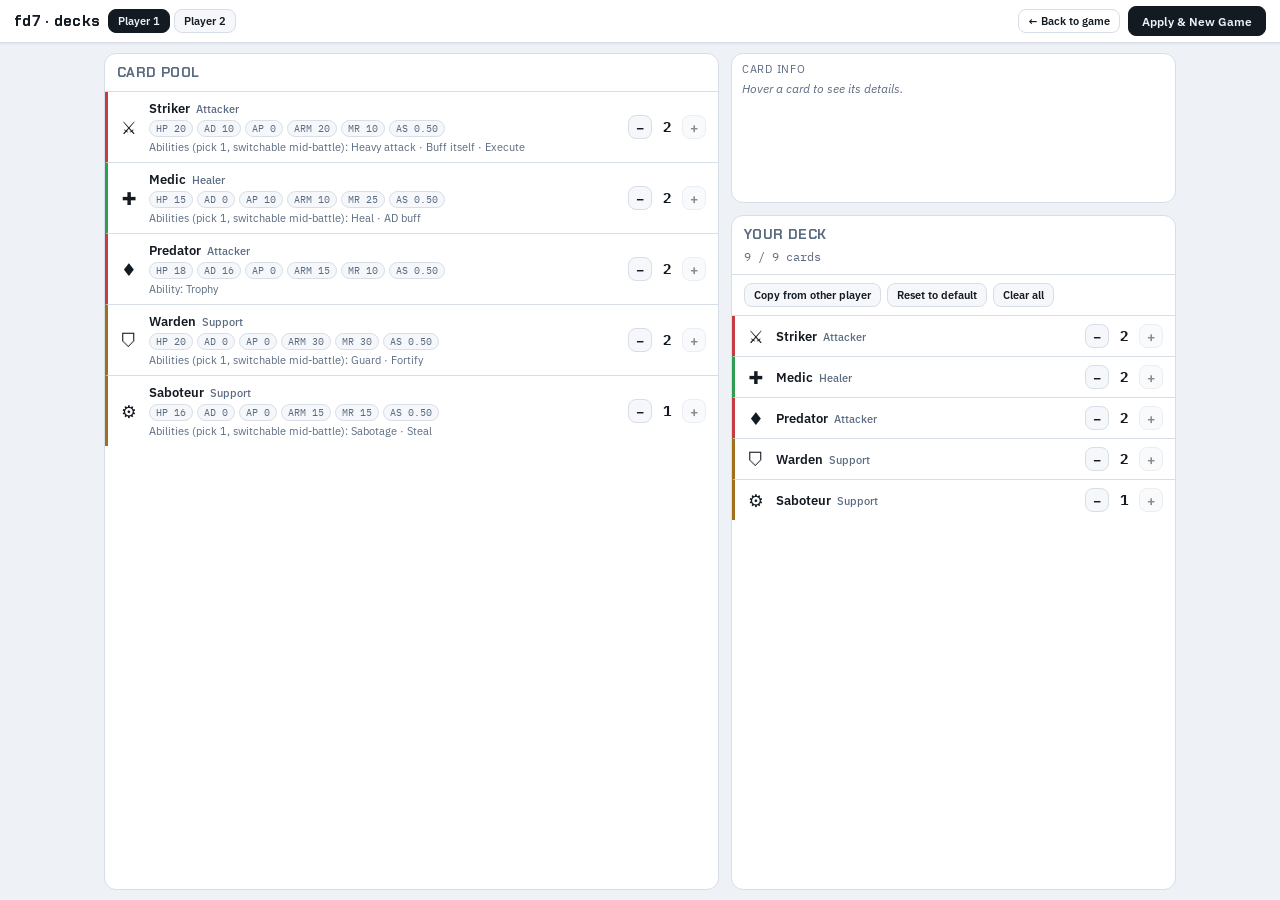
==== decks.html @ 99abc516 "Switch abilities mid-battle while paused; switching resets the charge While the battle is paused on " ====
<!DOCTYPE html>
<html lang="en">
<head>
<meta charset="UTF-8">
<meta name="viewport" content="width=device-width, initial-scale=1.0">
<title>Deck Builder · fd7</title>
<link rel="preconnect" href="https://fonts.gstatic.com" crossorigin>
<link rel="stylesheet" href="https://fonts.googleapis.com/css2?family=Chakra+Petch:wght@500;600;700&family=IBM+Plex+Sans:wght@400;500;600&family=IBM+Plex+Mono:wght@400;500;600&display=swap">
<link rel="stylesheet" href="shared.css">
<style>
  .deck-tabs{ display:flex; gap:4px; }
  .deck-tab.active{ background:var(--text); color:var(--bg); border-color:var(--text); }

  .builder{ flex:1 1 auto; min-height:0; max-width:1100px; width:100%; margin:0 auto; padding:10px 14px; display:flex; gap:12px; }
  .pane{ background:var(--panel); border:1px solid var(--line); border-radius:12px; display:flex; flex-direction:column; min-height:0; overflow:hidden; }
  .pool-pane{ flex:1 1 58%; }
  .side-col{ flex:1 1 42%; display:flex; flex-direction:column; gap:12px; min-height:0; }
  .side-col .inspector{ height:150px; overflow-y:auto; }   /* fixed so hovering doesn't shift the deck list */
  .deck-pane{ flex:1 1 auto; }
  .pane-head{ padding:10px 12px; border-bottom:1px solid var(--line); display:flex; flex-direction:column; gap:6px; }
  .pane-title{ font-family:'Chakra Petch',sans-serif; font-weight:700; font-size:.85rem; letter-spacing:.03em; text-transform:uppercase; color:var(--text-dim); }
  .deck-summary{ font-size:.72rem; color:var(--text-dim); }
  .deck-summary.warn{ color:var(--danger); }
  .pane-list{ flex:1 1 auto; min-height:0; overflow-y:auto; }
  .deck-actions{ display:flex; gap:6px; flex-wrap:wrap; padding:8px 12px; border-bottom:1px solid var(--line); }
  .empty-msg{ font-size:.75rem; color:var(--text-dim); font-style:italic; padding:20px 14px; text-align:center; }

  .row-card{ display:flex; align-items:center; gap:8px; padding:8px 12px 8px 9px; border-top:1px solid var(--line); border-left:3px solid var(--role); }
  .row-card:first-child{ border-top:none; }
  .row-card.r-attacker{ --role:var(--danger); }
  .row-card.r-healer{ --role:var(--heal); }
  .row-card.r-support{ --role:var(--support); }
  .row-card .icon{ width:24px; text-align:center; font-size:1.1rem; }
  .row-card .info{ flex:1 1 auto; min-width:0; display:flex; flex-direction:column; gap:3px; }
  .row-card .name{ font-weight:600; font-size:.82rem; }
  .row-card .name small{ font-weight:500; color:var(--text-dim); margin-left:6px; font-size:.68rem; }
  .row-card .pills{ display:flex; gap:4px; flex-wrap:wrap; }
  .row-card .fx{ font-size:.7rem; color:var(--text-dim); }
  .stepper{ display:flex; align-items:center; gap:2px; }
  .stepper button{ width:24px; height:24px; padding:0; justify-content:center; font-size:.9rem; }
  .stepper b{ width:26px; text-align:center; font-size:.85rem; }

  @media (max-width:820px){
    body{ height:auto; }
    .builder{ flex-direction:column; }
    .pane{ max-height:70vh; }
  }
</style>
</head>
<body>

<header class="topbar">
  <div class="topbar-inner">
    <div class="brand">fd7 · decks</div>
    <div class="deck-tabs" role="tablist">
      <button class="btn small deck-tab" id="deckTab0" role="tab">Player 1</button>
      <button class="btn small deck-tab" id="deckTab1" role="tab">Player 2</button>
    </div>
    <span class="spacer"></span>
    <a class="btn ghost small" href="index.html">← Back to game</a>
    <button class="btn primary" id="deckApply">Apply &amp; New Game</button>
  </div>
</header>

<main class="builder">
  <section class="pane pool-pane">
    <div class="pane-head"><div class="pane-title">Card pool</div></div>
    <div class="pane-list" id="poolList"></div>
  </section>

  <div class="side-col">
    <div class="inspector" id="inspector">
      <div class="inspector-head">Card Info</div>
      <div id="inspectorBody"><div class="inspector-empty">Hover a card to see its details.</div></div>
    </div>
    <section class="pane deck-pane">
      <div class="pane-head">
        <div class="pane-title">Your deck</div>
        <div class="deck-summary mono" id="deckSummary"></div>
      </div>
      <div class="deck-actions">
        <button class="btn small" id="deckCopy">Copy from other player</button>
        <button class="btn small" id="deckDefault">Reset to default</button>
        <button class="btn small" id="deckClear">Clear all</button>
      </div>
      <div class="pane-list" id="deckList"></div>
    </section>
  </div>
</main>

<script src="shared.js"></script>
<script>
(function(){
  var recipes = loadDeckRecipes();
  var side = 0;

  function inspect(key){
    document.getElementById('inspector').className = 'inspector r-' + CARD_DEFS[key].role;
    document.getElementById('inspectorBody').innerHTML = cardInfoHtml(CARD_DEFS[key]);
  }
  function change(key, delta){
    var r = recipes[side];
    if (delta > 0 && deckTotal(r) >= DECK_SIZE) return;
    r[key] = Math.max(0, Math.min(MAX_COPIES, r[key] + delta));
    render();
  }

  function cardRow(key, withDetails){
    var card = CARD_DEFS[key], qty = recipes[side][key];
    var row = el('div', 'row-card r-' + card.role, {});
    row.innerHTML =
      '<div class="icon">' + card.icon + '</div>' +
      '<div class="info"><div class="name">' + card.name + '<small>' + roleLabel(card) + '</small></div>' +
      (withDetails
        ? '<div class="pills">' + statList(card).map(function(t){ return '<span class="stat-pill mono">' + t + '</span>'; }).join('') + '</div>' +
          '<div class="fx">' + (card.abilities.length > 1 ? 'Abilities (pick 1, switchable mid-battle): ' : 'Ability: ') +
            card.abilities.map(function(ab){ return ab.name; }).join(' · ') + '</div>'
        : '') +
      '</div>' +
      '<div class="stepper"><button class="btn" type="button" aria-label="Remove one ' + card.name + '">−</button>' +
      '<b class="mono">' + qty + '</b><button class="btn" type="button" aria-label="Add one ' + card.name + '">+</button></div>';
    var btns = row.querySelectorAll('button');
    btns[0].disabled = qty <= 0;
    btns[1].disabled = qty >= MAX_COPIES || deckTotal(recipes[side]) >= DECK_SIZE;
    btns[0].addEventListener('click', function(){ change(key, -1); });
    btns[1].addEventListener('click', function(){ change(key, 1); });
    row.addEventListener('mouseenter', function(){ inspect(key); });
    row.addEventListener('focusin', function(){ inspect(key); });
    return row;
  }

  function render(){
    [0, 1].forEach(function(i){ document.getElementById('deckTab' + i).className = 'btn small deck-tab' + (i === side ? ' active' : ''); });
    var pool = document.getElementById('poolList');
    pool.innerHTML = '';
    Object.keys(CARD_DEFS).forEach(function(key){ pool.appendChild(cardRow(key, true)); });

    var recipe = recipes[side], total = deckTotal(recipe);
    var summary = document.getElementById('deckSummary');
    summary.textContent = total + ' / ' + DECK_SIZE + ' cards' + (total < DECK_SIZE ? ' · add ' + (DECK_SIZE - total) + ' more' : '');
    summary.className = 'deck-summary mono' + (total !== DECK_SIZE ? ' warn' : '');
    var list = document.getElementById('deckList');
    list.innerHTML = '';
    var keys = Object.keys(CARD_DEFS).filter(function(k){ return recipe[k] > 0; });
    if (!keys.length) list.appendChild(el('div', 'empty-msg', {})).textContent = 'Your deck is empty — add cards from the pool.';
    keys.forEach(function(key){ list.appendChild(cardRow(key, false)); });
  }

  document.getElementById('deckTab0').addEventListener('click', function(){ side = 0; render(); });
  document.getElementById('deckTab1').addEventListener('click', function(){ side = 1; render(); });
  document.getElementById('deckCopy').addEventListener('click', function(){ recipes[side] = JSON.parse(JSON.stringify(recipes[1 - side])); render(); });
  document.getElementById('deckDefault').addEventListener('click', function(){ recipes[side] = defaultRecipe(); render(); });
  document.getElementById('deckClear').addEventListener('click', function(){ recipes[side] = emptyRecipe(); render(); });
  document.getElementById('deckApply').addEventListener('click', function(){
    if (recipes.some(function(r){ return deckTotal(r) !== DECK_SIZE; })){
      alert('Each deck must be exactly ' + DECK_SIZE + ' cards.');
      return;
    }
    saveDeckRecipes(recipes);
    window.location.href = 'index.html';
  });

  render();
})();
</script>
</body>
</html>
---- shared.css ----
/* Shared design tokens + base styles for fd7 pages (index.html, decks.html). */
:root{
  --bg:#eef1f5; --panel:#ffffff; --panel-2:#f5f7fa; --line:#d7dee7;
  --text:#141a22; --text-dim:#5b6b80;
  --p1:#0e8f88; --p1-bg:#e3f7f5;
  --p2:#c1690a; --p2-bg:#fdf0e2;
  --danger:#c53c42; --heal:#2f9e52; --support:#a0701c;
  --shadow:0 1px 2px rgba(20,26,34,.07);
  color-scheme: light dark;
}
@media (prefers-color-scheme: dark){
  :root:not([data-theme="light"]){
    --bg:#0b0f14; --panel:#121821; --panel-2:#1a2230; --line:#2a3446;
    --text:#e8edf4; --text-dim:#8fa0b8;
    --p1:#4fd1c5; --p1-bg:#12302e;
    --p2:#f0a35a; --p2-bg:#3a2716;
    --danger:#ff7373; --heal:#7ee08a; --support:#e0b964;
    --shadow:0 1px 3px rgba(0,0,0,.45);
  }
}
:root[data-theme="dark"]{
  --bg:#0b0f14; --panel:#121821; --panel-2:#1a2230; --line:#2a3446;
  --text:#e8edf4; --text-dim:#8fa0b8;
  --p1:#4fd1c5; --p1-bg:#12302e;
  --p2:#f0a35a; --p2-bg:#3a2716;
  --danger:#ff7373; --heal:#7ee08a; --support:#e0b964;
  --shadow:0 1px 3px rgba(0,0,0,.45);
}

*{ box-sizing:border-box; }
html,body{ margin:0; padding:0; height:100%; }
body{
  background:var(--bg); color:var(--text);
  font-family:'IBM Plex Sans', system-ui, sans-serif;
  display:flex; flex-direction:column;
}
.mono{ font-family:'IBM Plex Mono', ui-monospace, monospace; }

button{ font-family:inherit; }
button:focus-visible, [tabindex]:focus-visible{ outline:2px solid var(--p1); outline-offset:2px; }

/* ---------- Topbar ---------- */
.topbar{ flex:0 0 auto; background:var(--panel); border-bottom:1px solid var(--line); padding:6px 14px; box-shadow:var(--shadow); }
.topbar-inner{ max-width:1300px; margin:0 auto; display:flex; align-items:center; gap:8px; flex-wrap:wrap; }
.brand{ font-family:'Chakra Petch',sans-serif; font-weight:700; font-size:.95rem; letter-spacing:.02em; white-space:nowrap; }
.pill{ border:1px solid var(--line); border-radius:999px; padding:2px 9px; background:var(--panel-2); white-space:nowrap; font-size:.74rem; }
.spacer{ flex:1 1 auto; }
.btn{
  font-weight:600; font-size:.78rem; padding:6px 13px; border-radius:8px;
  border:1px solid var(--line); background:var(--panel-2); color:var(--text); cursor:pointer;
  text-decoration:none; display:inline-flex; align-items:center;
}
.btn:hover:not(:disabled){ border-color:var(--p1); }
.btn:disabled{ opacity:.5; cursor:default; }
.btn.primary{ background:var(--text); color:var(--bg); border-color:var(--text); }
.btn.ghost{ background:transparent; }
.btn.small{ padding:4px 9px; font-size:.68rem; }

/* ---------- Card inspector ---------- */
.inspector{
  flex:0 0 auto; background:var(--panel); border:1px solid var(--line); border-radius:12px;
  padding:8px 10px; display:flex; flex-direction:column; gap:5px; font-size:.74rem;
}
.inspector-head{ font-size:.66rem; text-transform:uppercase; letter-spacing:.07em; color:var(--text-dim); }
.inspector-empty{ color:var(--text-dim); font-size:.72rem; font-style:italic; }
.inspector-title{ display:flex; align-items:center; gap:8px; }
.inspector-icon{ font-size:1.4rem; line-height:1; width:1.6rem; text-align:center; }
.inspector-name{ font-family:'Chakra Petch',sans-serif; font-weight:700; font-size:.95rem; line-height:1.1; }
.inspector-role{ font-size:.62rem; text-transform:uppercase; letter-spacing:.08em; color:var(--text-dim); }
.inspector.r-attacker .inspector-role{ color:var(--danger); }
.inspector.r-healer .inspector-role{ color:var(--heal); }
.inspector.r-support .inspector-role{ color:var(--support); }
.inspector-stats{ display:flex; flex-wrap:wrap; gap:4px; }
.stat-pill{ font-size:.64rem; padding:1px 6px; border-radius:999px; background:var(--panel-2); border:1px solid var(--line); color:var(--text-dim); white-space:nowrap; }
.inspector-effect{ line-height:1.35; }
.pos-list{ display:flex; flex-direction:column; gap:4px; }
.pos-item{ display:flex; gap:6px; line-height:1.3; font-size:.7rem; color:var(--text-dim); padding:3px 5px; border-radius:6px; }
.pos-item b{ color:var(--text); }
.pos-item.active{ background:var(--panel-2); color:var(--text); outline:1px solid var(--line); }
.pos-item.pickable{ cursor:pointer; }
.pos-item.pickable:hover{ background:var(--panel-2); }
.pos-item.active{ outline:2px solid var(--text); }
.inspector-live{ border-top:1px dashed var(--line); padding-top:5px; color:var(--text-dim); font-size:.68rem; line-height:1.35; }

[hidden]{ display:none !important; }
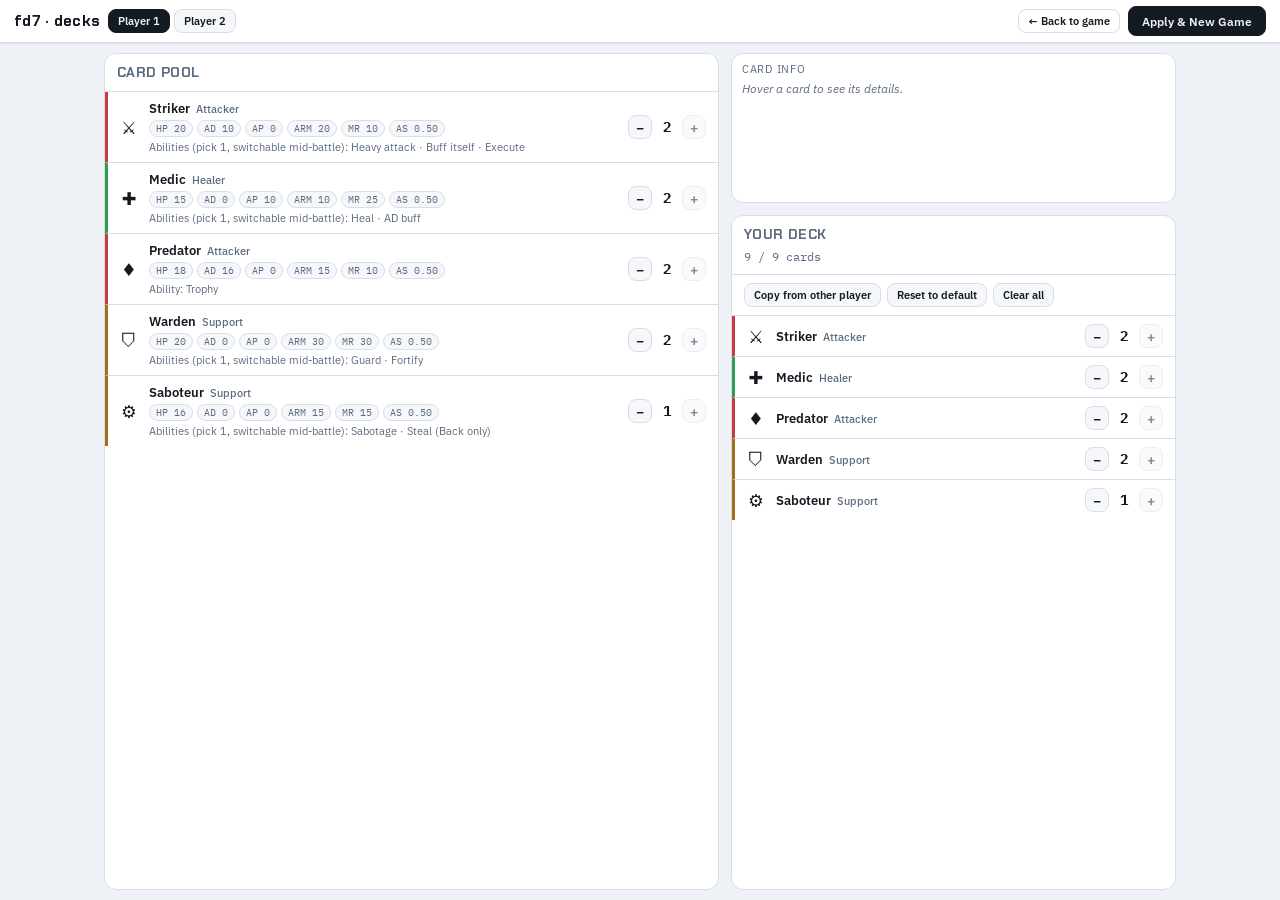
==== commit 90642b13: "Saboteur: Steal can only be used from the back slot Abilities can now be limited to board slots (`sl" ====
--- a/decks.html
+++ b/decks.html
@@ -114,7 +114,7 @@
       (withDetails
         ? '<div class="pills">' + statList(card).map(function(t){ return '<span class="stat-pill mono">' + t + '</span>'; }).join('') + '</div>' +
           '<div class="fx">' + (card.abilities.length > 1 ? 'Abilities (pick 1, switchable mid-battle): ' : 'Ability: ') +
-            card.abilities.map(function(ab){ return ab.name; }).join(' · ') + '</div>'
+            card.abilities.map(function(ab){ return ab.name + (ab.slots ? ' (' + slotRestriction(ab) + ')' : ''); }).join(' · ') + '</div>'
         : '') +
       '</div>' +
       '<div class="stepper"><button class="btn" type="button" aria-label="Remove one ' + card.name + '">−</button>' +
--- a/shared.css
+++ b/shared.css
@@ -80,6 +80,9 @@
 .pos-item.pickable{ cursor:pointer; }
 .pos-item.pickable:hover{ background:var(--panel-2); }
 .pos-item.active{ outline:2px solid var(--text); }
+.pos-item.unavailable{ opacity:.45; }
+.pos-limit{ font-size:.58rem; font-weight:700; letter-spacing:.04em; text-transform:uppercase; border:1px solid var(--line);
+  border-radius:999px; padding:0 5px; white-space:nowrap; }
 .inspector-live{ border-top:1px dashed var(--line); padding-top:5px; color:var(--text-dim); font-size:.68rem; line-height:1.35; }
 
 [hidden]{ display:none !important; }
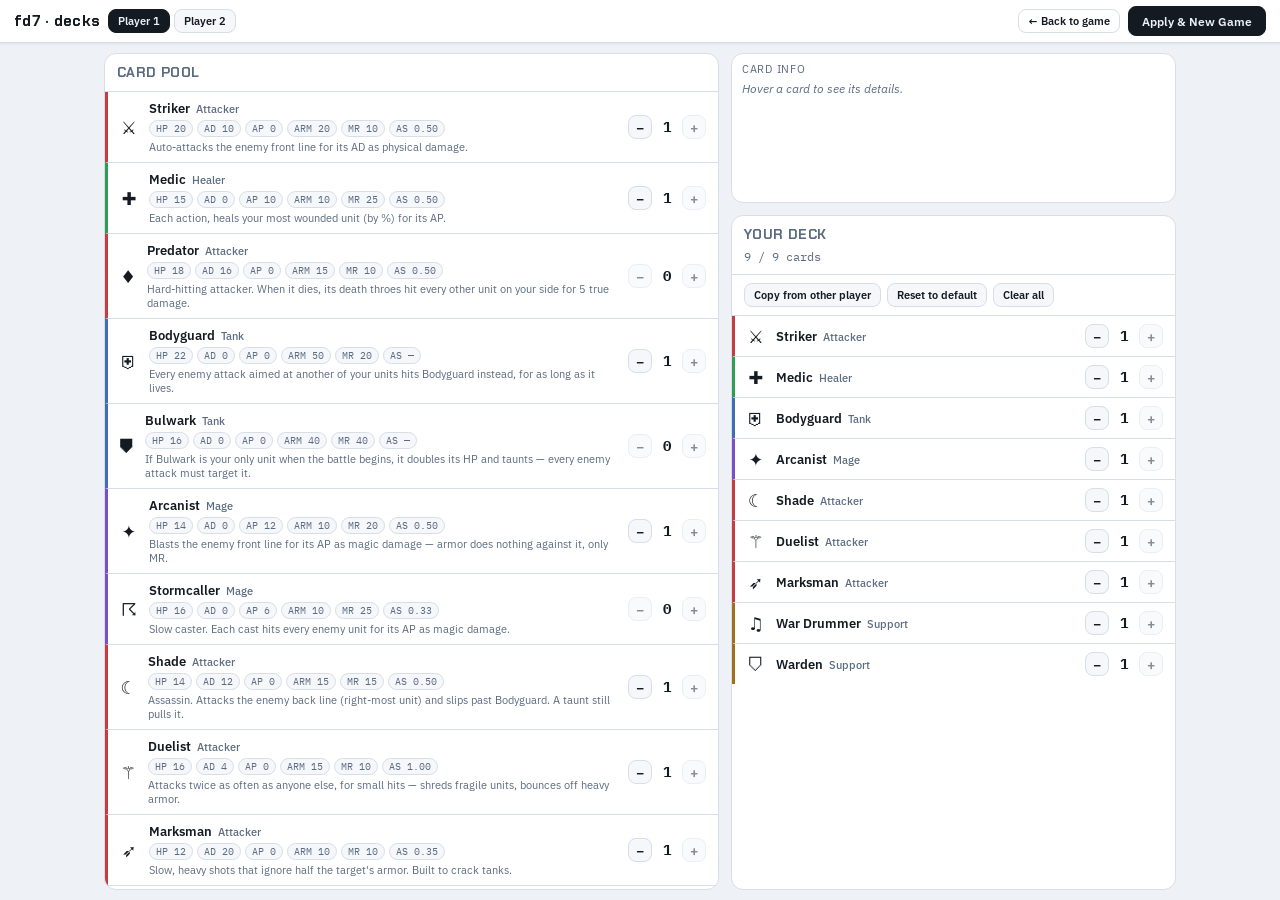
==== commit 9c38cc20: "Revert to before positional abilities Restores the code from 9034941 ("BEFORE ADDING POSITIONAL ABIL" ====
--- a/decks.html
+++ b/decks.html
@@ -29,6 +29,8 @@
   .row-card:first-child{ border-top:none; }
   .row-card.r-attacker{ --role:var(--danger); }
   .row-card.r-healer{ --role:var(--heal); }
+  .row-card.r-tank{ --role:var(--tank); }
+  .row-card.r-mage{ --role:var(--magic); }
   .row-card.r-support{ --role:var(--support); }
   .row-card .icon{ width:24px; text-align:center; font-size:1.1rem; }
   .row-card .info{ flex:1 1 auto; min-width:0; display:flex; flex-direction:column; gap:3px; }
@@ -113,8 +115,7 @@
       '<div class="info"><div class="name">' + card.name + '<small>' + roleLabel(card) + '</small></div>' +
       (withDetails
         ? '<div class="pills">' + statList(card).map(function(t){ return '<span class="stat-pill mono">' + t + '</span>'; }).join('') + '</div>' +
-          '<div class="fx">' + (card.abilities.length > 1 ? 'Abilities (pick 1, switchable mid-battle): ' : 'Ability: ') +
-            card.abilities.map(function(ab){ return ab.name + (ab.slots ? ' (' + slotRestriction(ab) + ')' : ''); }).join(' · ') + '</div>'
+          '<div class="fx">' + card.effect + '</div>'
         : '') +
       '</div>' +
       '<div class="stepper"><button class="btn" type="button" aria-label="Remove one ' + card.name + '">−</button>' +
--- a/shared.css
+++ b/shared.css
@@ -4,7 +4,7 @@
   --text:#141a22; --text-dim:#5b6b80;
   --p1:#0e8f88; --p1-bg:#e3f7f5;
   --p2:#c1690a; --p2-bg:#fdf0e2;
-  --danger:#c53c42; --heal:#2f9e52; --support:#a0701c;
+  --danger:#c53c42; --heal:#2f9e52; --tank:#3f6fb0; --magic:#7c4fc4; --support:#a0701c;
   --shadow:0 1px 2px rgba(20,26,34,.07);
   color-scheme: light dark;
 }
@@ -14,7 +14,7 @@
     --text:#e8edf4; --text-dim:#8fa0b8;
     --p1:#4fd1c5; --p1-bg:#12302e;
     --p2:#f0a35a; --p2-bg:#3a2716;
-    --danger:#ff7373; --heal:#7ee08a; --support:#e0b964;
+    --danger:#ff7373; --heal:#7ee08a; --tank:#7fb0ff; --magic:#c79bfa; --support:#e0b964;
     --shadow:0 1px 3px rgba(0,0,0,.45);
   }
 }
@@ -23,7 +23,7 @@
   --text:#e8edf4; --text-dim:#8fa0b8;
   --p1:#4fd1c5; --p1-bg:#12302e;
   --p2:#f0a35a; --p2-bg:#3a2716;
-  --danger:#ff7373; --heal:#7ee08a; --support:#e0b964;
+  --danger:#ff7373; --heal:#7ee08a; --tank:#7fb0ff; --magic:#c79bfa; --support:#e0b964;
   --shadow:0 1px 3px rgba(0,0,0,.45);
 }
 
@@ -69,20 +69,12 @@
 .inspector-role{ font-size:.62rem; text-transform:uppercase; letter-spacing:.08em; color:var(--text-dim); }
 .inspector.r-attacker .inspector-role{ color:var(--danger); }
 .inspector.r-healer .inspector-role{ color:var(--heal); }
+.inspector.r-tank .inspector-role{ color:var(--tank); }
+.inspector.r-mage .inspector-role{ color:var(--magic); }
 .inspector.r-support .inspector-role{ color:var(--support); }
 .inspector-stats{ display:flex; flex-wrap:wrap; gap:4px; }
 .stat-pill{ font-size:.64rem; padding:1px 6px; border-radius:999px; background:var(--panel-2); border:1px solid var(--line); color:var(--text-dim); white-space:nowrap; }
 .inspector-effect{ line-height:1.35; }
-.pos-list{ display:flex; flex-direction:column; gap:4px; }
-.pos-item{ display:flex; gap:6px; line-height:1.3; font-size:.7rem; color:var(--text-dim); padding:3px 5px; border-radius:6px; }
-.pos-item b{ color:var(--text); }
-.pos-item.active{ background:var(--panel-2); color:var(--text); outline:1px solid var(--line); }
-.pos-item.pickable{ cursor:pointer; }
-.pos-item.pickable:hover{ background:var(--panel-2); }
-.pos-item.active{ outline:2px solid var(--text); }
-.pos-item.unavailable{ opacity:.45; }
-.pos-limit{ font-size:.58rem; font-weight:700; letter-spacing:.04em; text-transform:uppercase; border:1px solid var(--line);
-  border-radius:999px; padding:0 5px; white-space:nowrap; }
 .inspector-live{ border-top:1px dashed var(--line); padding-top:5px; color:var(--text-dim); font-size:.68rem; line-height:1.35; }
 
 [hidden]{ display:none !important; }
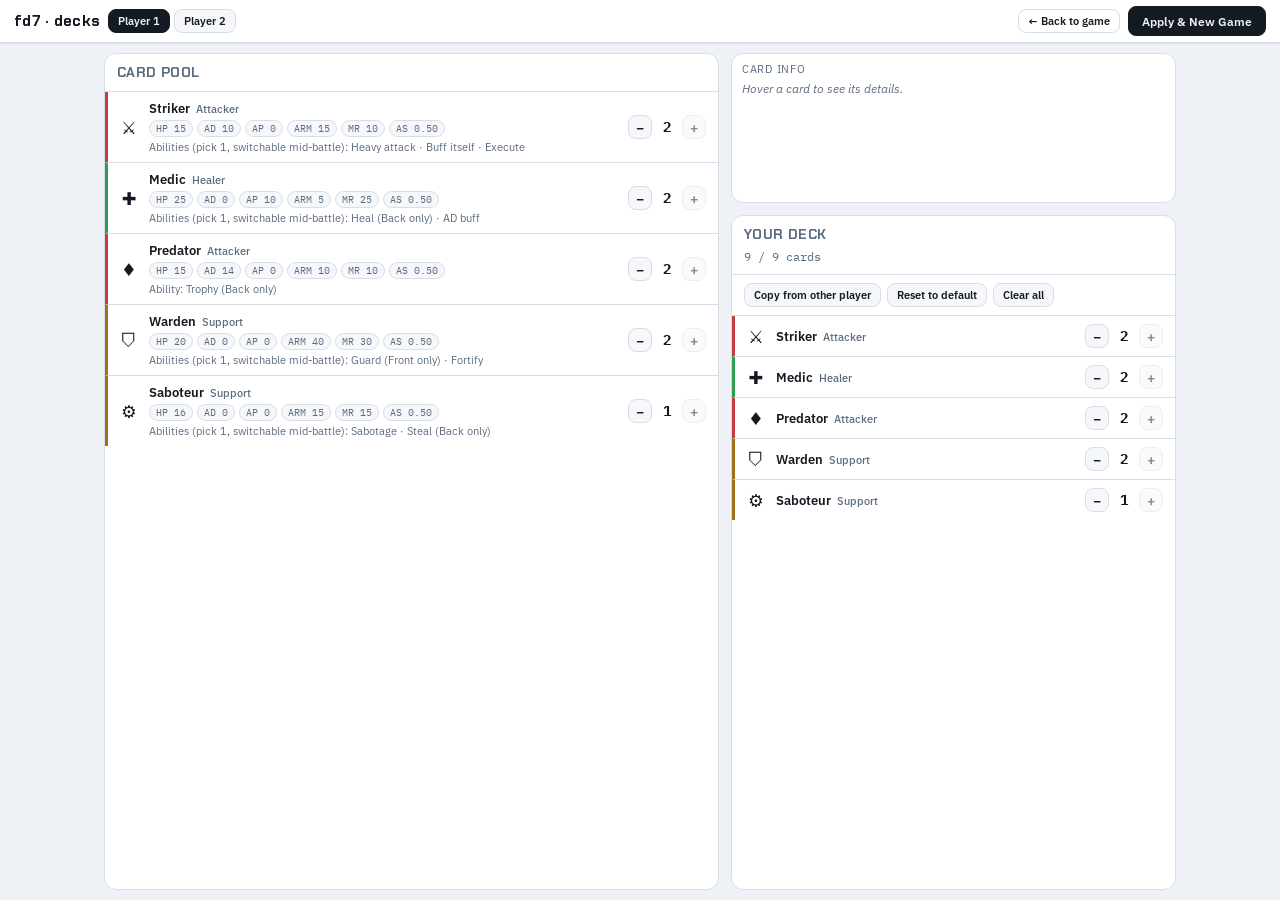
==== commit fdfed592: "Restore positional abilities on main Undoes 9c38cc2 ("Revert to before positional abilities"), bring" ====
--- a/decks.html
+++ b/decks.html
@@ -29,8 +29,6 @@
   .row-card:first-child{ border-top:none; }
   .row-card.r-attacker{ --role:var(--danger); }
   .row-card.r-healer{ --role:var(--heal); }
-  .row-card.r-tank{ --role:var(--tank); }
-  .row-card.r-mage{ --role:var(--magic); }
   .row-card.r-support{ --role:var(--support); }
   .row-card .icon{ width:24px; text-align:center; font-size:1.1rem; }
   .row-card .info{ flex:1 1 auto; min-width:0; display:flex; flex-direction:column; gap:3px; }
@@ -115,7 +113,8 @@
       '<div class="info"><div class="name">' + card.name + '<small>' + roleLabel(card) + '</small></div>' +
       (withDetails
         ? '<div class="pills">' + statList(card).map(function(t){ return '<span class="stat-pill mono">' + t + '</span>'; }).join('') + '</div>' +
-          '<div class="fx">' + card.effect + '</div>'
+          '<div class="fx">' + (card.abilities.length > 1 ? 'Abilities (pick 1, switchable mid-battle): ' : 'Ability: ') +
+            card.abilities.map(function(ab){ return ab.name + (ab.slots ? ' (' + slotRestriction(ab) + ')' : ''); }).join(' · ') + '</div>'
         : '') +
       '</div>' +
       '<div class="stepper"><button class="btn" type="button" aria-label="Remove one ' + card.name + '">−</button>' +
--- a/shared.css
+++ b/shared.css
@@ -4,7 +4,7 @@
   --text:#141a22; --text-dim:#5b6b80;
   --p1:#0e8f88; --p1-bg:#e3f7f5;
   --p2:#c1690a; --p2-bg:#fdf0e2;
-  --danger:#c53c42; --heal:#2f9e52; --tank:#3f6fb0; --magic:#7c4fc4; --support:#a0701c;
+  --danger:#c53c42; --heal:#2f9e52; --support:#a0701c;
   --shadow:0 1px 2px rgba(20,26,34,.07);
   color-scheme: light dark;
 }
@@ -14,7 +14,7 @@
     --text:#e8edf4; --text-dim:#8fa0b8;
     --p1:#4fd1c5; --p1-bg:#12302e;
     --p2:#f0a35a; --p2-bg:#3a2716;
-    --danger:#ff7373; --heal:#7ee08a; --tank:#7fb0ff; --magic:#c79bfa; --support:#e0b964;
+    --danger:#ff7373; --heal:#7ee08a; --support:#e0b964;
     --shadow:0 1px 3px rgba(0,0,0,.45);
   }
 }
@@ -23,7 +23,7 @@
   --text:#e8edf4; --text-dim:#8fa0b8;
   --p1:#4fd1c5; --p1-bg:#12302e;
   --p2:#f0a35a; --p2-bg:#3a2716;
-  --danger:#ff7373; --heal:#7ee08a; --tank:#7fb0ff; --magic:#c79bfa; --support:#e0b964;
+  --danger:#ff7373; --heal:#7ee08a; --support:#e0b964;
   --shadow:0 1px 3px rgba(0,0,0,.45);
 }
 
@@ -69,12 +69,20 @@
 .inspector-role{ font-size:.62rem; text-transform:uppercase; letter-spacing:.08em; color:var(--text-dim); }
 .inspector.r-attacker .inspector-role{ color:var(--danger); }
 .inspector.r-healer .inspector-role{ color:var(--heal); }
-.inspector.r-tank .inspector-role{ color:var(--tank); }
-.inspector.r-mage .inspector-role{ color:var(--magic); }
 .inspector.r-support .inspector-role{ color:var(--support); }
 .inspector-stats{ display:flex; flex-wrap:wrap; gap:4px; }
 .stat-pill{ font-size:.64rem; padding:1px 6px; border-radius:999px; background:var(--panel-2); border:1px solid var(--line); color:var(--text-dim); white-space:nowrap; }
 .inspector-effect{ line-height:1.35; }
+.pos-list{ display:flex; flex-direction:column; gap:4px; }
+.pos-item{ display:flex; gap:6px; line-height:1.3; font-size:.7rem; color:var(--text-dim); padding:3px 5px; border-radius:6px; }
+.pos-item b{ color:var(--text); }
+.pos-item.active{ background:var(--panel-2); color:var(--text); outline:1px solid var(--line); }
+.pos-item.pickable{ cursor:pointer; }
+.pos-item.pickable:hover{ background:var(--panel-2); }
+.pos-item.active{ outline:2px solid var(--text); }
+.pos-item.unavailable{ opacity:.45; }
+.pos-limit{ font-size:.58rem; font-weight:700; letter-spacing:.04em; text-transform:uppercase; border:1px solid var(--line);
+  border-radius:999px; padding:0 5px; white-space:nowrap; }
 .inspector-live{ border-top:1px dashed var(--line); padding-top:5px; color:var(--text-dim); font-size:.68rem; line-height:1.35; }
 
 [hidden]{ display:none !important; }
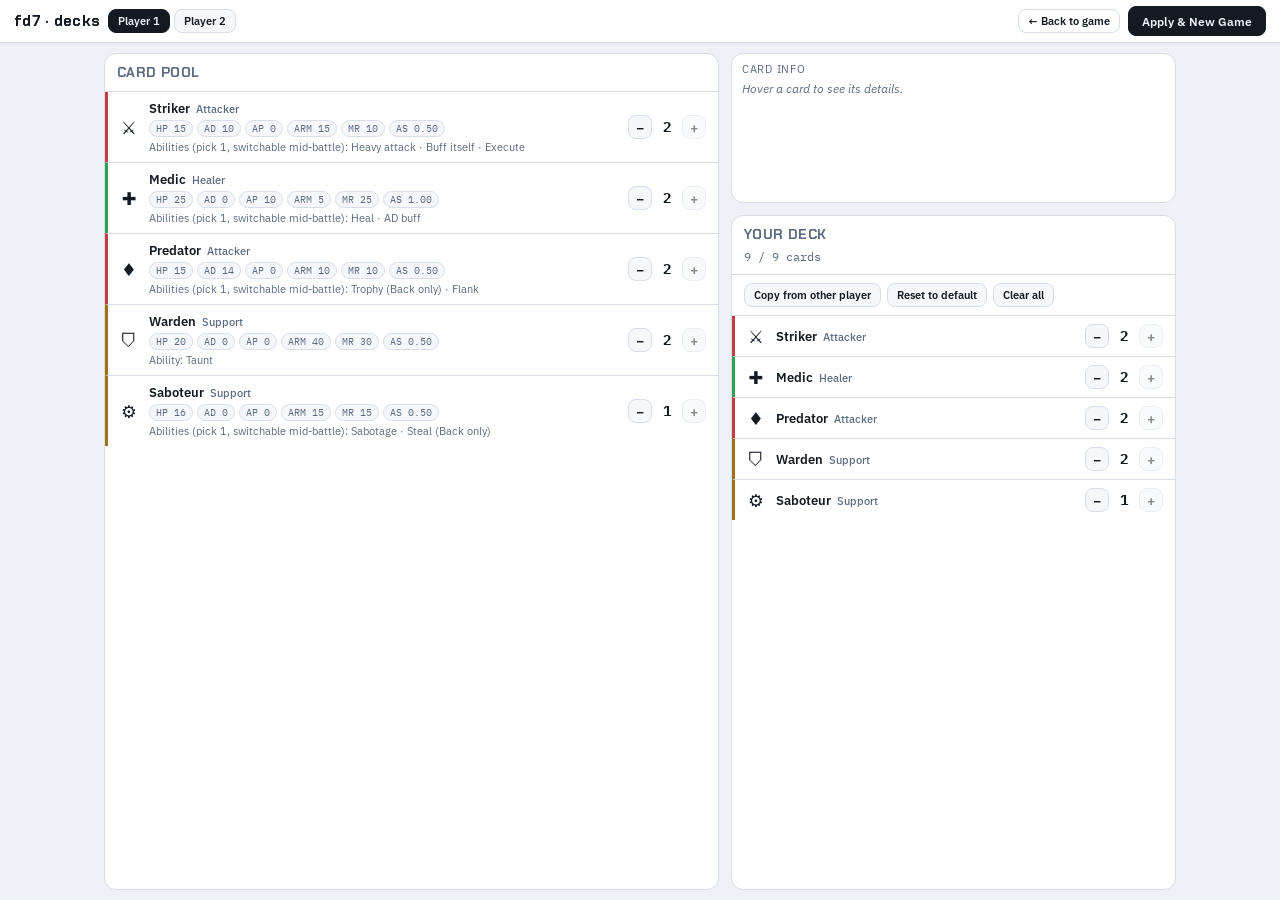
==== commit 20f92930: "Four slots per side: two front, one middle, one back Slots belong to lines, and ability restrictions" ====
--- a/decks.html
+++ b/decks.html
@@ -114,7 +114,7 @@
       (withDetails
         ? '<div class="pills">' + statList(card).map(function(t){ return '<span class="stat-pill mono">' + t + '</span>'; }).join('') + '</div>' +
           '<div class="fx">' + (card.abilities.length > 1 ? 'Abilities (pick 1, switchable mid-battle): ' : 'Ability: ') +
-            card.abilities.map(function(ab){ return ab.name + (ab.slots ? ' (' + slotRestriction(ab) + ')' : ''); }).join(' · ') + '</div>'
+            card.abilities.map(function(ab){ return ab.name + (ab.lines ? ' (' + slotRestriction(ab) + ')' : ''); }).join(' · ') + '</div>'
         : '') +
       '</div>' +
       '<div class="stepper"><button class="btn" type="button" aria-label="Remove one ' + card.name + '">−</button>' +
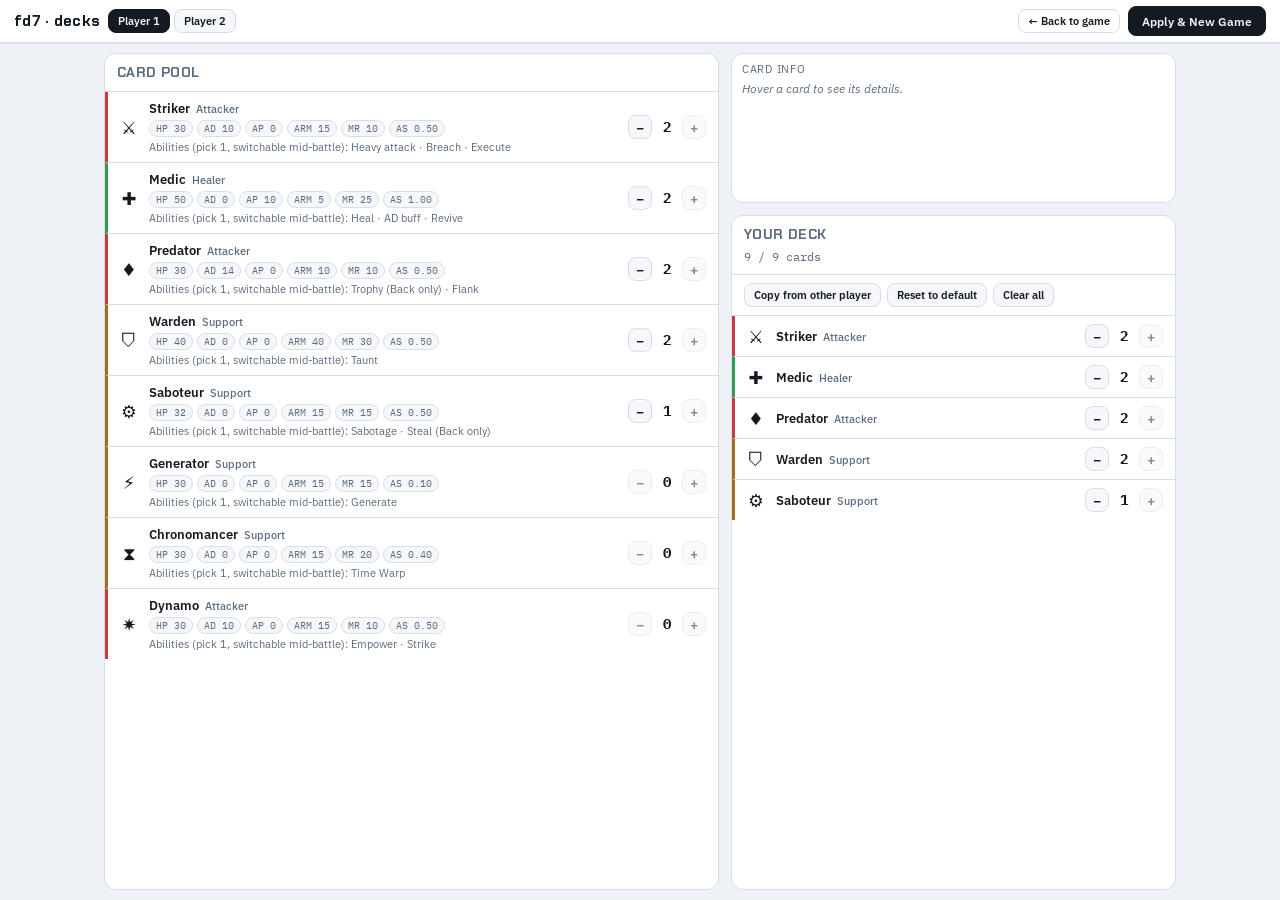
==== commit 69ee1111: "Deal 4 random units from a full roster each round; add No action - Decks, hands and discard piles ar" ====
--- a/decks.html
+++ b/decks.html
@@ -114,7 +114,7 @@
       (withDetails
         ? '<div class="pills">' + statList(card).map(function(t){ return '<span class="stat-pill mono">' + t + '</span>'; }).join('') + '</div>' +
           '<div class="fx">' + (card.abilities.length > 1 ? 'Abilities (pick 1, switchable mid-battle): ' : 'Ability: ') +
-            card.abilities.map(function(ab){ return ab.name + (ab.lines ? ' (' + slotRestriction(ab) + ')' : ''); }).join(' · ') + '</div>'
+            card.abilities.filter(function(ab){ return ab.id !== 'none'; }).map(function(ab){ return ab.name + (ab.lines ? ' (' + slotRestriction(ab) + ')' : ''); }).join(' · ') + '</div>'
         : '') +
       '</div>' +
       '<div class="stepper"><button class="btn" type="button" aria-label="Remove one ' + card.name + '">−</button>' +
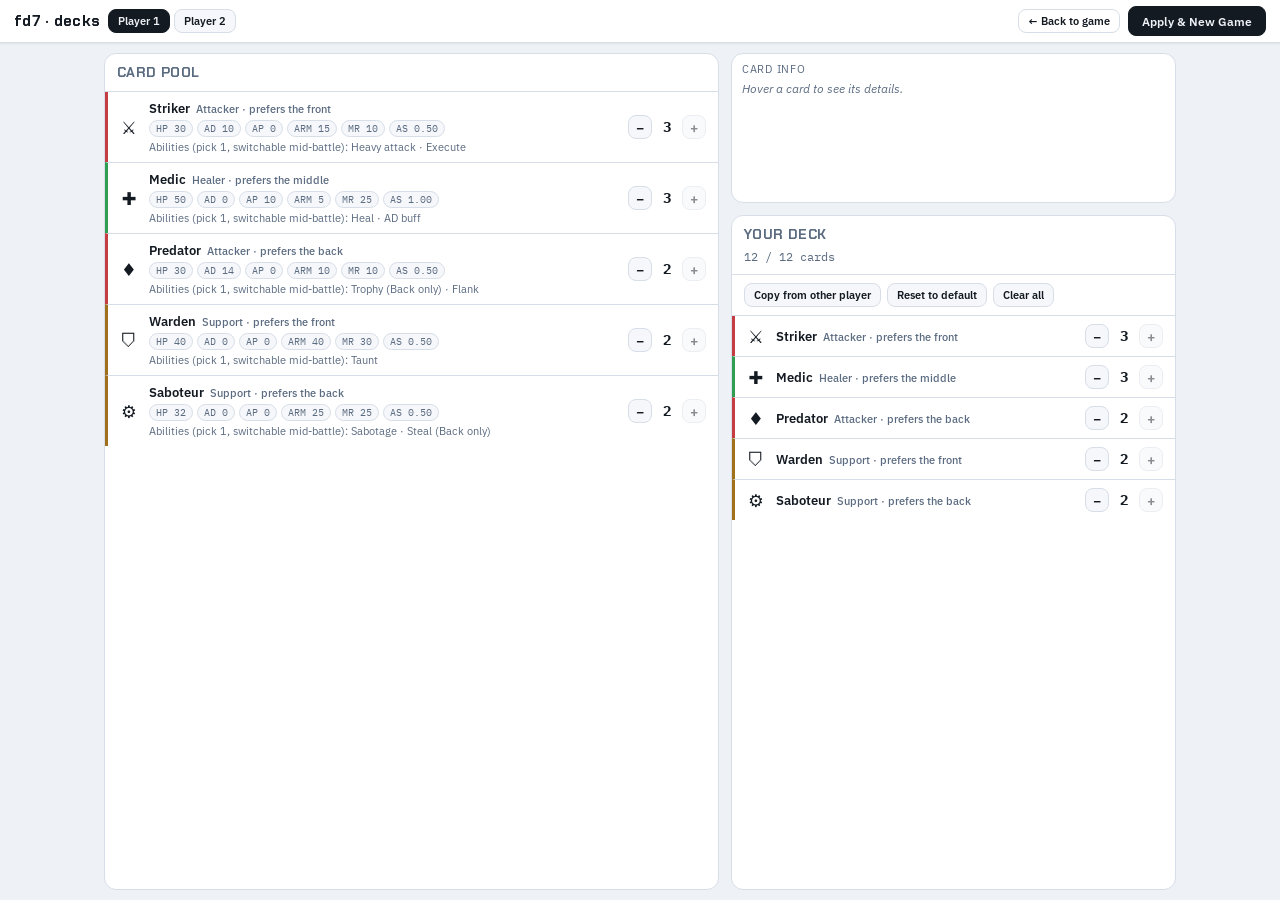
==== commit 0ad6f8e6: "12-card decks: draw 6 each round, placed by preferred position - Decks are back (Decks button return" ====
--- a/decks.html
+++ b/decks.html
@@ -110,7 +110,7 @@
     var row = el('div', 'row-card r-' + card.role, {});
     row.innerHTML =
       '<div class="icon">' + card.icon + '</div>' +
-      '<div class="info"><div class="name">' + card.name + '<small>' + roleLabel(card) + '</small></div>' +
+      '<div class="info"><div class="name">' + card.name + '<small>' + roleLabel(card) + (card.prefers ? ' · prefers the ' + card.prefers : '') + '</small></div>' +
       (withDetails
         ? '<div class="pills">' + statList(card).map(function(t){ return '<span class="stat-pill mono">' + t + '</span>'; }).join('') + '</div>' +
           '<div class="fx">' + (card.abilities.length > 1 ? 'Abilities (pick 1, switchable mid-battle): ' : 'Ability: ') +
@@ -148,7 +148,10 @@
 
   document.getElementById('deckTab0').addEventListener('click', function(){ side = 0; render(); });
   document.getElementById('deckTab1').addEventListener('click', function(){ side = 1; render(); });
-  document.getElementById('deckCopy').addEventListener('click', function(){ recipes[side] = JSON.parse(JSON.stringify(recipes[1 - side])); render(); });
+  document.getElementById('deckCopy').addEventListener('click', function(){
+    recipes[side] = JSON.parse(JSON.stringify(recipes[1 - side]));
+    render();
+  });
   document.getElementById('deckDefault').addEventListener('click', function(){ recipes[side] = defaultRecipe(); render(); });
   document.getElementById('deckClear').addEventListener('click', function(){ recipes[side] = emptyRecipe(); render(); });
   document.getElementById('deckApply').addEventListener('click', function(){
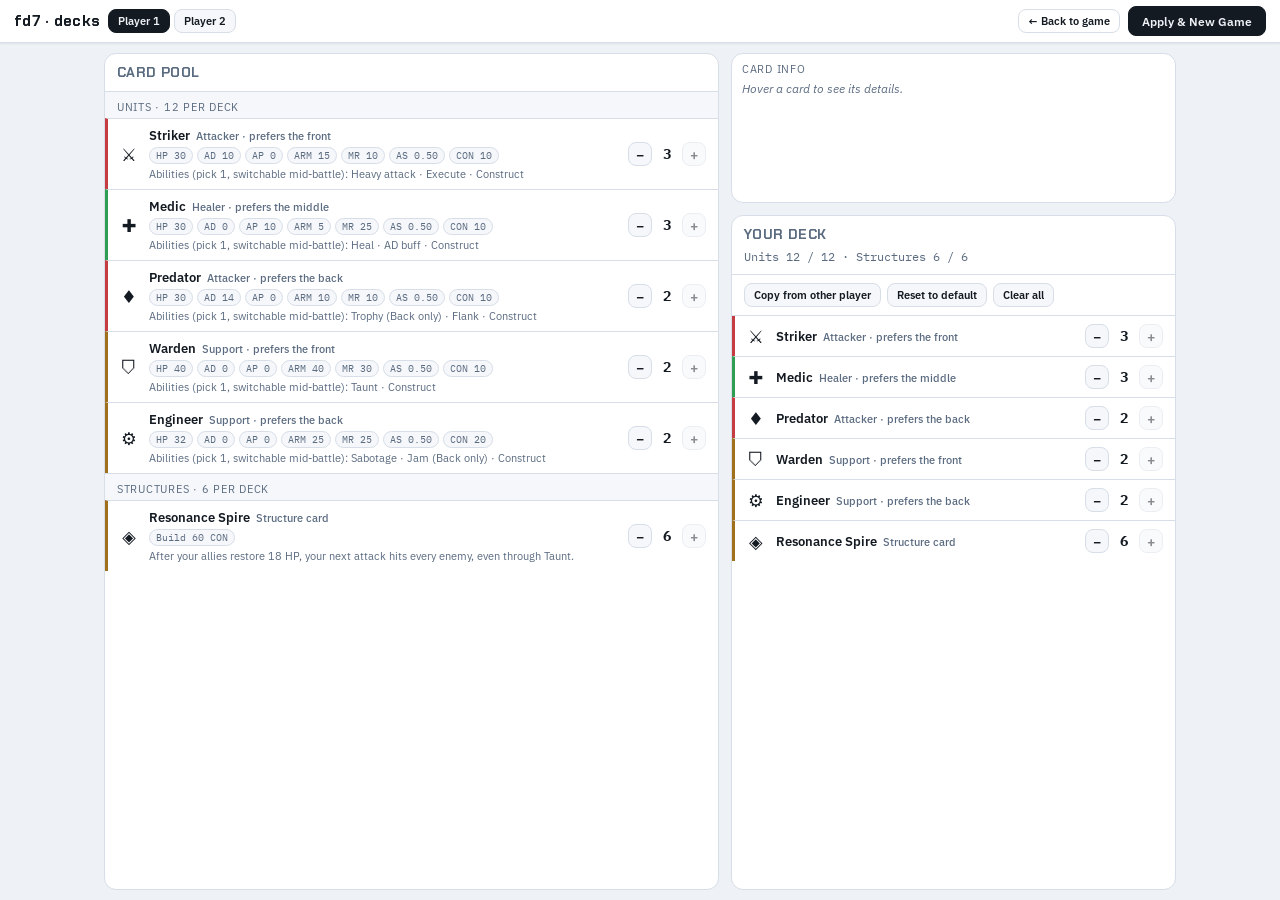
==== commit 559d697d: "Draw from a deck: hand of 3 units + 2 structure cards, summon 1 unit per round, placed structures bu" ====
--- a/decks.html
+++ b/decks.html
@@ -29,7 +29,9 @@
   .row-card:first-child{ border-top:none; }
   .row-card.r-attacker{ --role:var(--danger); }
   .row-card.r-healer{ --role:var(--heal); }
-  .row-card.r-support{ --role:var(--support); }
+  .row-card.r-support, .row-card.r-structure{ --role:var(--support); }
+  .pool-group{ font-size:.66rem; text-transform:uppercase; letter-spacing:.07em; color:var(--text-dim); padding:8px 12px 4px; border-top:1px solid var(--line); background:var(--panel-2); }
+  .pool-group:first-child{ border-top:none; }
   .row-card .icon{ width:24px; text-align:center; font-size:1.1rem; }
   .row-card .info{ flex:1 1 auto; min-width:0; display:flex; flex-direction:column; gap:3px; }
   .row-card .name{ font-weight:600; font-size:.82rem; }
@@ -95,15 +97,47 @@
   var side = 0;
 
   function inspect(key){
-    document.getElementById('inspector').className = 'inspector r-' + CARD_DEFS[key].role;
-    document.getElementById('inspectorBody').innerHTML = cardInfoHtml(CARD_DEFS[key]);
+    var structure = isStructureKey(key);
+    document.getElementById('inspector').className = 'inspector r-' + (structure ? 'support' : CARD_DEFS[key].role);
+    document.getElementById('inspectorBody').innerHTML = structure ? structureCardHtml(STRUCTURE_DEFS[key]) : cardInfoHtml(CARD_DEFS[key]);
+  }
+  // Units and structure cards are capped separately: DECK_SIZE units + STRUCTURE_CARDS structure cards.
+  function categoryFull(key){
+    var r = recipes[side];
+    return isStructureKey(key) ? structureCardCount(r) >= STRUCTURE_CARDS : unitCount(r) >= DECK_SIZE;
   }
   function change(key, delta){
     var r = recipes[side];
-    if (delta > 0 && deckTotal(r) >= DECK_SIZE) return;
+    if (delta > 0 && categoryFull(key)) return;
     r[key] = Math.max(0, Math.min(MAX_COPIES, r[key] + delta));
     render();
   }
+
+  function structureRow(key, withDetails){
+    var def = STRUCTURE_DEFS[key], qty = recipes[side][key];
+    var row = el('div', 'row-card r-structure', {});
+    row.innerHTML =
+      '<div class="icon">' + def.icon + '</div>' +
+      '<div class="info"><div class="name">' + def.name + '<small>Structure card</small></div>' +
+      (withDetails ? '<div class="pills"><span class="stat-pill mono">Build ' + def.cost + ' CON</span></div><div class="fx">' + def.text + '</div>' : '') +
+      '</div>' + stepperHtml(def.name, qty);
+    wireRow(row, key, qty);
+    return row;
+  }
+  function stepperHtml(name, qty){
+    return '<div class="stepper"><button class="btn" type="button" aria-label="Remove one ' + name + '">−</button>' +
+      '<b class="mono">' + qty + '</b><button class="btn" type="button" aria-label="Add one ' + name + '">+</button></div>';
+  }
+  function wireRow(row, key, qty){
+    var btns = row.querySelectorAll('button');
+    btns[0].disabled = qty <= 0;
+    btns[1].disabled = qty >= MAX_COPIES || categoryFull(key);
+    btns[0].addEventListener('click', function(){ change(key, -1); });
+    btns[1].addEventListener('click', function(){ change(key, 1); });
+    row.addEventListener('mouseenter', function(){ inspect(key); });
+    row.addEventListener('focusin', function(){ inspect(key); });
+  }
+  function anyRow(key, withDetails){ return isStructureKey(key) ? structureRow(key, withDetails) : cardRow(key, withDetails); }
 
   function cardRow(key, withDetails){
     var card = CARD_DEFS[key], qty = recipes[side][key];
@@ -116,16 +150,8 @@
           '<div class="fx">' + (card.abilities.length > 1 ? 'Abilities (pick 1, switchable mid-battle): ' : 'Ability: ') +
             card.abilities.filter(function(ab){ return ab.id !== 'none'; }).map(function(ab){ return ab.name + (ab.lines ? ' (' + slotRestriction(ab) + ')' : ''); }).join(' · ') + '</div>'
         : '') +
-      '</div>' +
-      '<div class="stepper"><button class="btn" type="button" aria-label="Remove one ' + card.name + '">−</button>' +
-      '<b class="mono">' + qty + '</b><button class="btn" type="button" aria-label="Add one ' + card.name + '">+</button></div>';
-    var btns = row.querySelectorAll('button');
-    btns[0].disabled = qty <= 0;
-    btns[1].disabled = qty >= MAX_COPIES || deckTotal(recipes[side]) >= DECK_SIZE;
-    btns[0].addEventListener('click', function(){ change(key, -1); });
-    btns[1].addEventListener('click', function(){ change(key, 1); });
-    row.addEventListener('mouseenter', function(){ inspect(key); });
-    row.addEventListener('focusin', function(){ inspect(key); });
+      '</div>' + stepperHtml(card.name, qty);
+    wireRow(row, key, qty);
     return row;
   }
 
@@ -133,17 +159,20 @@
     [0, 1].forEach(function(i){ document.getElementById('deckTab' + i).className = 'btn small deck-tab' + (i === side ? ' active' : ''); });
     var pool = document.getElementById('poolList');
     pool.innerHTML = '';
+    pool.appendChild(el('div', 'pool-group', {})).textContent = 'Units · ' + DECK_SIZE + ' per deck';
     Object.keys(CARD_DEFS).forEach(function(key){ pool.appendChild(cardRow(key, true)); });
+    pool.appendChild(el('div', 'pool-group', {})).textContent = 'Structures · ' + STRUCTURE_CARDS + ' per deck';
+    Object.keys(STRUCTURE_DEFS).forEach(function(key){ pool.appendChild(structureRow(key, true)); });
 
-    var recipe = recipes[side], total = deckTotal(recipe);
+    var recipe = recipes[side], units = unitCount(recipe), structs = structureCardCount(recipe);
     var summary = document.getElementById('deckSummary');
-    summary.textContent = total + ' / ' + DECK_SIZE + ' cards' + (total < DECK_SIZE ? ' · add ' + (DECK_SIZE - total) + ' more' : '');
-    summary.className = 'deck-summary mono' + (total !== DECK_SIZE ? ' warn' : '');
+    summary.textContent = 'Units ' + units + ' / ' + DECK_SIZE + ' · Structures ' + structs + ' / ' + STRUCTURE_CARDS;
+    summary.className = 'deck-summary mono' + (deckIsValid(recipe) ? '' : ' warn');
     var list = document.getElementById('deckList');
     list.innerHTML = '';
-    var keys = Object.keys(CARD_DEFS).filter(function(k){ return recipe[k] > 0; });
+    var keys = allCardKeys().filter(function(k){ return recipe[k] > 0; });
     if (!keys.length) list.appendChild(el('div', 'empty-msg', {})).textContent = 'Your deck is empty — add cards from the pool.';
-    keys.forEach(function(key){ list.appendChild(cardRow(key, false)); });
+    keys.forEach(function(key){ list.appendChild(anyRow(key, false)); });
   }
 
   document.getElementById('deckTab0').addEventListener('click', function(){ side = 0; render(); });
@@ -155,8 +184,8 @@
   document.getElementById('deckDefault').addEventListener('click', function(){ recipes[side] = defaultRecipe(); render(); });
   document.getElementById('deckClear').addEventListener('click', function(){ recipes[side] = emptyRecipe(); render(); });
   document.getElementById('deckApply').addEventListener('click', function(){
-    if (recipes.some(function(r){ return deckTotal(r) !== DECK_SIZE; })){
-      alert('Each deck must be exactly ' + DECK_SIZE + ' cards.');
+    if (!recipes.every(deckIsValid)){
+      alert('Each deck needs exactly ' + DECK_SIZE + ' units and ' + STRUCTURE_CARDS + ' structure cards.');
       return;
     }
     saveDeckRecipes(recipes);
